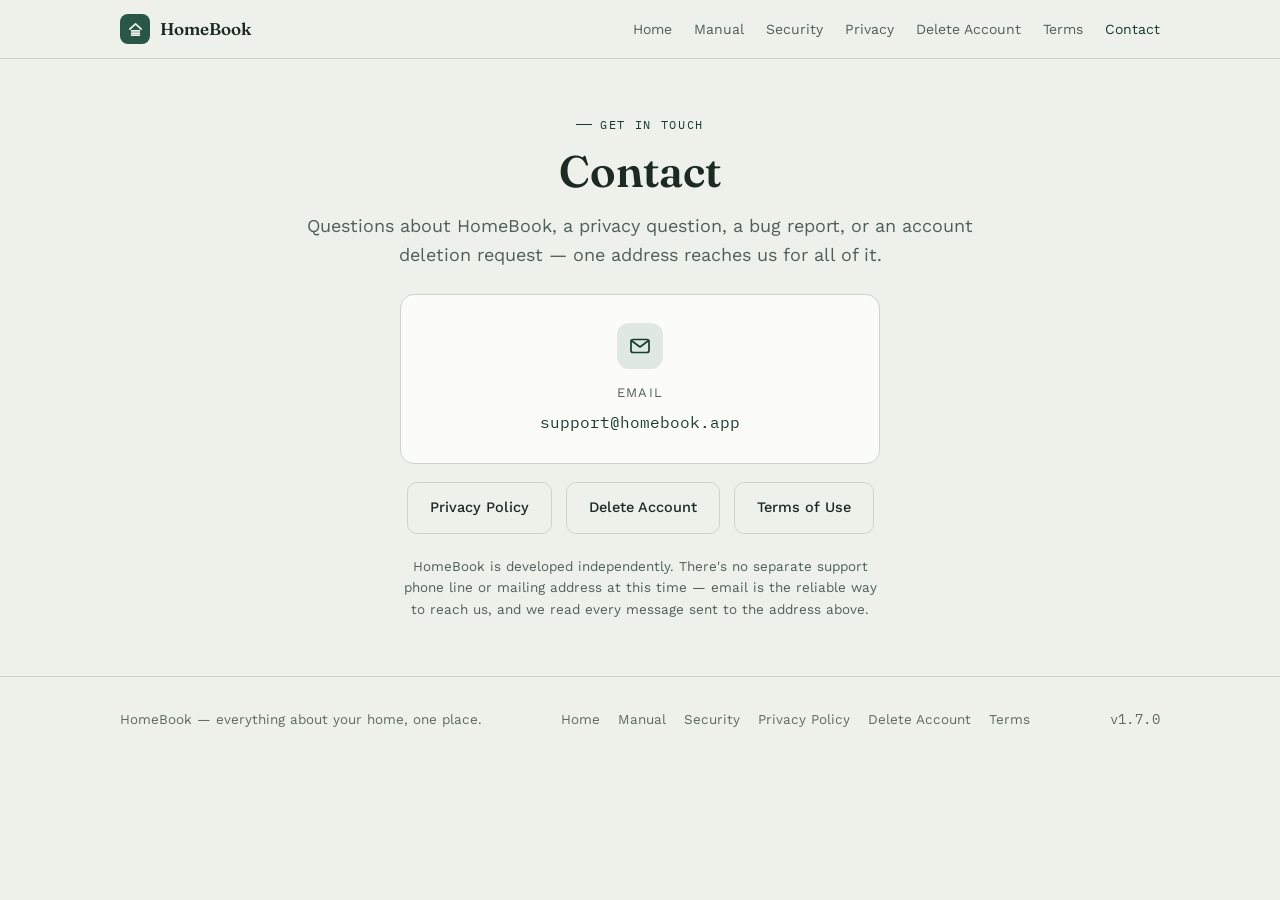
==== contact/index.html @ 1874cd1d "Update the site for HomeBook 1.7 - Footers v1.7.0 on every page. - Landing: What's new 1.1 - 1.7 (op" ====
<!doctype html>
<html lang="en">
<head>
<meta charset="utf-8">
<meta name="viewport" content="width=device-width, initial-scale=1">
<title>Contact | HomeBook</title>
<meta name="description" content="Get in touch about HomeBook — support, privacy questions, or account deletion requests.">
<link rel="icon" href="../favicon.svg" type="image/svg+xml">
<meta property="og:title" content="Contact | HomeBook">
<meta property="og:type" content="website">
<meta property="og:image" content="../assets/og-image.png">
<link rel="preconnect" href="https://fonts.googleapis.com">
<link href="https://fonts.googleapis.com/css2?family=Fraunces:opsz,wght@9..144,500;9..144,600&family=Work+Sans:wght@400;500;600&family=IBM+Plex+Mono:wght@400;500&display=swap" rel="stylesheet">
<link rel="stylesheet" href="../styles.css">
</head>
<body>

<svg width="0" height="0" style="position:absolute"><defs>
  <g id="i-mark"><path d="M4 11.5L12 4l8 7.5" stroke="currentColor" stroke-width="2.4" stroke-linecap="round" stroke-linejoin="round" fill="none"/><path d="M6.5 14h11M6.5 17h11M6.5 20h11" stroke="currentColor" stroke-width="2.4" stroke-linecap="round" fill="none"/></g>
  <g id="i-mail"><rect x="3" y="5.5" width="18" height="13" rx="2" stroke="currentColor" stroke-width="1.7" fill="none"/><path d="M4 7l8 6 8-6" stroke="currentColor" stroke-width="1.7" stroke-linecap="round" stroke-linejoin="round" fill="none"/></g>
</defs></svg>

<header class="topbar">
  <div class="shell topbar-inner">
    <a class="brand-lockup" href="../index.html">
      <div class="mark"><svg viewBox="0 0 24 24"><use href="#i-mark"/></svg></div>
      <span>HomeBook</span>
    </a>
    <nav>
      <a href="../index.html">Home</a>
      <a href="../manual/">Manual</a>
      <a href="../security/">Security</a>
      <a href="../privacy/">Privacy</a>
      <a href="../delete-account/">Delete Account</a>
      <a href="../terms/">Terms</a>
      <a href="../contact/" aria-current="page">Contact</a>
    </nav>
  </div>
</header>

<div class="doc-wrap">
  <div class="page-head" style="text-align:center;">
    <p class="eyebrow mono" style="justify-content:center;">Get in touch</p>
    <h1 class="page-title">Contact</h1>
    <p class="lede" style="margin-inline:auto;">Questions about HomeBook, a privacy question, a bug report, or an account deletion request — one address reaches us for all of it.</p>
  </div>

  <div class="contact-card">
    <div class="icon"><svg viewBox="0 0 24 24"><use href="#i-mail"/></svg></div>
    <p style="margin:0 0 6px;font-size:13px;color:var(--ink-soft);text-transform:uppercase;letter-spacing:0.08em;">Email</p>
    <a class="email" href="mailto:support@homebook.app">support@homebook.app</a>
  </div>

  <div class="contact-links">
    <a class="btn btn-ghost" href="../privacy/">Privacy Policy</a>
    <a class="btn btn-ghost" href="../delete-account/">Delete Account</a>
    <a class="btn btn-ghost" href="../terms/">Terms of Use</a>
  </div>

  <p class="contact-note">HomeBook is developed independently. There's no separate support phone line or mailing address at this time — email is the reliable way to reach us, and we read every message sent to the address above.</p>
</div>

<footer class="site-footer" style="margin-top:56px;">
  <div class="shell footer-grid">
    <span>HomeBook — everything about your home, one place.</span>
    <div class="foot-links">
      <a href="../index.html">Home</a>
      <a href="../manual/">Manual</a>
      <a href="../security/">Security</a>
      <a href="../privacy/">Privacy Policy</a>
      <a href="../delete-account/">Delete Account</a>
      <a href="../terms/">Terms</a>
    </div>
    <span class="mono">v1.7.0</span>
  </div>
</footer>

</body>
</html>
---- styles.css ----
/* HomeBook public website — shared stylesheet */

:root {
  --paper: #eef1ea;
  --paper-deep: #e3e8dd;
  --surface: #fbfbf7;
  --line: #cdd6c6;
  --ink: #1b2a22;
  --ink-soft: #4f6058;
  --brand: #295747;
  --brand-deep: #163d30;
  --brand-tint: #dfe9e2;
  --stamp: #b5502e;
  --stamp-tint: #f4e2da;
  --mono-ink: #5c6b62;
  --shadow: 0 10px 30px -14px rgba(22, 40, 30, 0.28);
  --danger: #9a3b2c;
  --danger-soft: #f7e9e4;
}
@media (prefers-color-scheme: dark) {
  :root:not([data-theme="light"]) {
    --paper: #101a15;
    --paper-deep: #0b130f;
    --surface: #16211b;
    --line: #26382e;
    --ink: #eaf1ec;
    --ink-soft: #9db3a6;
    --brand: #7fc4a6;
    --brand-deep: #a6ddc3;
    --brand-tint: #1b2b23;
    --stamp: #e08b6a;
    --stamp-tint: #2a1c16;
    --mono-ink: #8fa199;
    --shadow: 0 10px 32px -14px rgba(0, 0, 0, 0.55);
    --danger: #e2917f;
    --danger-soft: #2b1c17;
  }
}
:root[data-theme="dark"] {
  --paper: #101a15; --paper-deep: #0b130f; --surface: #16211b; --line: #26382e;
  --ink: #eaf1ec; --ink-soft: #9db3a6; --brand: #7fc4a6; --brand-deep: #a6ddc3;
  --brand-tint: #1b2b23; --stamp: #e08b6a; --stamp-tint: #2a1c16; --mono-ink: #8fa199;
  --shadow: 0 10px 32px -14px rgba(0, 0, 0, 0.55);
  --danger: #e2917f; --danger-soft: #2b1c17;
}

* { box-sizing: border-box; }
html { color-scheme: light dark; }
body {
  margin: 0;
  background: var(--paper);
  color: var(--ink);
  font-family: 'Work Sans', -apple-system, BlinkMacSystemFont, sans-serif;
  font-size: 16px;
  line-height: 1.6;
}
a { color: var(--brand-deep); }
h1, h2, h3 { font-family: 'Fraunces', Georgia, serif; text-wrap: balance; margin: 0; }
img { max-width: 100%; }
.mono { font-family: 'IBM Plex Mono', ui-monospace, monospace; letter-spacing: 0.03em; }
.shell { max-width: 1080px; margin: 0 auto; padding-inline: 20px; }

/* ---- site nav ---- */
.topbar {
  position: sticky;
  top: 0;
  z-index: 20;
  background: color-mix(in srgb, var(--paper) 88%, transparent);
  backdrop-filter: blur(8px);
  border-bottom: 1px solid var(--line);
}
.topbar-inner { display: flex; align-items: center; justify-content: space-between; padding-block: 14px; gap: 14px; }
.brand-lockup { display: flex; align-items: center; gap: 10px; text-decoration: none; color: var(--ink); flex: 0 0 auto; }
.brand-lockup .mark { width: 30px; height: 30px; border-radius: 8px; background: var(--brand); display: flex; align-items: center; justify-content: center; flex: 0 0 auto; }
.brand-lockup .mark svg { width: 17px; height: 17px; color: var(--paper); }
.brand-lockup span { font-family: 'Fraunces', serif; font-weight: 600; font-size: 17px; }
.topbar nav { display: flex; gap: 22px; font-size: 14px; flex-wrap: wrap; justify-content: flex-end; }
.topbar nav a { text-decoration: none; color: var(--ink-soft); }
.topbar nav a:hover, .topbar nav a[aria-current="page"] { color: var(--brand-deep); }
@media (max-width: 620px) { .topbar nav { gap: 14px; font-size: 13px; } }

/* ---- generic page header (non-home pages) ---- */
.page-head { padding-block: 44px 8px; }
.eyebrow {
  display: inline-flex; align-items: center; gap: 8px;
  font-size: 12px; text-transform: uppercase; letter-spacing: 0.14em;
  color: var(--brand-deep); margin-bottom: 14px;
}
.eyebrow::before { content: ""; width: 16px; height: 1px; background: var(--brand-deep); }
h1.page-title { font-size: clamp(30px, 5vw, 44px); font-weight: 600; margin-bottom: 12px; line-height: 1.05; }
.page-head .lede { font-size: 18px; color: var(--ink-soft); max-width: 62ch; margin-bottom: 8px; }
.meta-row { display: flex; gap: 16px; flex-wrap: wrap; font-size: 13px; color: var(--mono-ink); margin-top: 10px; }

/* ---- buttons ---- */
.btn {
  display: inline-flex; align-items: center; gap: 8px;
  padding: 13px 22px; border-radius: 10px; font-size: 14.5px; font-weight: 500;
  text-decoration: none; border: 1px solid transparent;
}
.btn-primary { background: var(--brand); color: var(--paper); }
.btn-primary:hover { background: var(--brand-deep); }
.btn-ghost { border-color: var(--line); color: var(--ink); }
.btn-ghost:hover { border-color: var(--brand-deep); color: var(--brand-deep); }

/* ---- hero (home page) ---- */
.hero { padding-block: 56px 36px; display: grid; grid-template-columns: 1.1fr 0.9fr; gap: 40px; align-items: center; }
@media (max-width: 820px) { .hero { grid-template-columns: 1fr; padding-block: 34px 20px; } }
.hero h1 { font-size: clamp(38px, 7vw, 62px); font-weight: 600; line-height: 0.98; margin-bottom: 16px; }
.hero .tagline { font-size: clamp(17px, 2.3vw, 20px); color: var(--ink-soft); max-width: 46ch; margin-bottom: 26px; }
.hero-ctas { display: flex; gap: 14px; flex-wrap: wrap; }
.caption-line { display: inline-flex; align-items: center; gap: 8px; margin-top: 16px; font-size: 13px; color: var(--ink-soft); }
.caption-line .dot { width: 6px; height: 6px; border-radius: 50%; background: var(--brand); flex: 0 0 auto; }

.card-stack { position: relative; height: 280px; display: flex; align-items: center; justify-content: center; }
.idx-card {
  position: absolute; width: 200px; background: var(--surface); border: 1px solid var(--line);
  border-radius: 10px; box-shadow: var(--shadow); padding: 16px 18px 18px; transition: transform 0.35s ease;
}
.idx-card .rule { height: 1px; background: var(--line); margin: 8px 0; }
.idx-card .rule:last-child { width: 60%; }
.idx-card .cap { display: flex; align-items: center; gap: 8px; font-size: 13px; font-weight: 600; margin-bottom: 4px; }
.idx-card .cap svg { width: 16px; height: 16px; color: var(--brand-deep); }
.idx-card.c1 { transform: rotate(-7deg) translate(-60px, -8px); z-index: 1; }
.idx-card.c2 { transform: rotate(3deg) translate(16px, 12px); z-index: 2; }
.idx-card.c3 { transform: rotate(-2deg) translate(64px, -24px); z-index: 3; }
@media (max-width: 820px) { .card-stack { height: 220px; margin-top: 6px; } .idx-card { width: 168px; } }

/* ---- sections ---- */
section { padding-block: 52px; border-top: 1px solid var(--line); }
.section-head { max-width: 60ch; margin-bottom: 30px; }
.section-head h2 { font-size: clamp(25px, 4vw, 32px); font-weight: 600; margin-bottom: 10px; }
.section-head p { color: var(--ink-soft); font-size: 16px; }

/* module grid */
.modules { display: grid; grid-template-columns: repeat(3, 1fr); gap: 16px; }
@media (max-width: 820px) { .modules { grid-template-columns: repeat(2, 1fr); } }
@media (max-width: 560px) { .modules { grid-template-columns: 1fr; } }
.mod-card { background: var(--surface); border: 1px solid var(--line); border-radius: 12px; padding: 20px; display: flex; flex-direction: column; gap: 10px; }
.mod-card .icon { width: 38px; height: 38px; border-radius: 9px; background: var(--brand-tint); display: flex; align-items: center; justify-content: center; }
.mod-card .icon svg { width: 20px; height: 20px; color: var(--brand-deep); }
.mod-card h3 { font-family: 'Work Sans', sans-serif; font-size: 15.5px; font-weight: 600; }
.news-list { list-style: none; margin: 0; padding: 0; display: grid; grid-template-columns: repeat(2, 1fr); gap: 12px 28px; }
@media (max-width: 720px) { .news-list { grid-template-columns: 1fr; } }
.news-list li { display: flex; gap: 12px; align-items: flex-start; padding: 14px 16px; background: var(--surface); border: 1px solid var(--line); border-radius: 12px; }
.news-list li svg { flex: none; width: 20px; height: 20px; color: var(--brand-deep); margin-top: 2px; }
.news-list strong { display: block; font-size: 15px; margin-bottom: 2px; }
.news-list span { font-size: 14px; color: var(--ink-soft); }
.news-list .new-tag { font-size: 10.5px; color: var(--stamp); margin-left: 6px; vertical-align: 1px; }
.mod-card p { margin: 0; font-size: 14px; color: var(--ink-soft); }

/* feature split rows */
.feature-row { display: grid; grid-template-columns: 1fr 1fr; gap: 40px; align-items: center; }
.feature-row.reverse .visual { order: 2; }
@media (max-width: 820px) { .feature-row, .feature-row.reverse .visual { grid-template-columns: 1fr; order: initial; } }
.feature-row h2 { font-size: clamp(23px, 3.6vw, 29px); margin-bottom: 12px; }
.feature-row p { color: var(--ink-soft); font-size: 16px; max-width: 46ch; }

.receipt { background: var(--surface); border: 1px solid var(--line); border-radius: 4px 4px 14px 14px; box-shadow: var(--shadow); max-width: 300px; margin-inline: auto; padding: 22px 22px 26px; position: relative; }
.receipt .r-head { font-family: 'IBM Plex Mono', monospace; font-size: 12px; color: var(--ink-soft); text-align: center; margin-bottom: 14px; }
.receipt .r-line { display: flex; justify-content: space-between; font-family: 'IBM Plex Mono', monospace; font-size: 12.5px; padding: 5px 0; border-bottom: 1px dashed var(--line); }
.receipt .r-line span:first-child { color: var(--ink-soft); }
.receipt .r-line.hit span { color: var(--brand-deep); font-weight: 600; background: var(--brand-tint); border-radius: 4px; padding: 2px 6px; margin: -2px -6px; }
.receipt .r-total { display: flex; justify-content: space-between; margin-top: 12px; padding-top: 12px; border-top: 1px solid var(--line); font-weight: 600; }

.gauge-card { background: var(--surface); border: 1px solid var(--line); border-radius: 14px; padding: 26px; max-width: 320px; margin-inline: auto; box-shadow: var(--shadow); }
.gauge-card .g-label { font-size: 12px; text-transform: uppercase; letter-spacing: 0.1em; color: var(--ink-soft); margin-bottom: 10px; }
.gauge-track { height: 10px; background: var(--brand-tint); border-radius: 6px; overflow: hidden; margin-bottom: 10px; }
.gauge-fill { height: 100%; width: 71%; background: var(--brand); border-radius: 6px; }
.gauge-nums { display: flex; justify-content: space-between; font-family: 'IBM Plex Mono', monospace; font-size: 13px; color: var(--ink-soft); margin-bottom: 18px; }
.gauge-nums strong { color: var(--ink); }
.g-note { display: flex; gap: 10px; align-items: flex-start; background: var(--brand-tint); border-radius: 10px; padding: 12px 14px; font-size: 13.5px; }
.g-note svg { width: 16px; height: 16px; color: var(--brand-deep); flex: 0 0 auto; margin-top: 2px; }

.privacy-band { background: var(--paper-deep); border-radius: 20px; padding: 44px 34px; display: grid; grid-template-columns: 1fr auto; gap: 28px; align-items: center; }
@media (max-width: 720px) { .privacy-band { grid-template-columns: 1fr; text-align: center; } }
.privacy-band h2 { font-size: clamp(23px, 3.6vw, 29px); margin-bottom: 12px; }
.privacy-band p { color: var(--ink-soft); max-width: 52ch; margin-bottom: 16px; }
.privacy-band .links { display: flex; gap: 18px; flex-wrap: wrap; font-size: 14.5px; }
@media (max-width: 720px) { .privacy-band .links { justify-content: center; } }
.privacy-band .links a { text-decoration: none; font-weight: 500; }
.privacy-band .links a:hover { text-decoration: underline; }
.stamp { width: 124px; height: 124px; border: 3px solid var(--stamp); border-radius: 50%; display: flex; align-items: center; justify-content: center; transform: rotate(-11deg); color: var(--stamp); flex: 0 0 auto; justify-self: end; }
@media (max-width: 720px) { .stamp { justify-self: center; } }
.stamp-inner { width: 102px; height: 102px; border: 1.5px dashed var(--stamp); border-radius: 50%; display: flex; align-items: center; justify-content: center; text-align: center; font-family: 'IBM Plex Mono', monospace; font-size: 11.5px; font-weight: 600; letter-spacing: 0.06em; line-height: 1.35; text-transform: uppercase; }

.meta-strip { display: flex; flex-wrap: wrap; gap: 10px 28px; font-size: 13.5px; color: var(--ink-soft); margin-top: 8px; }
.meta-strip strong { color: var(--ink); font-weight: 600; }

/* ---- legal / doc pages ---- */
.doc-wrap { max-width: 760px; margin: 0 auto; padding-inline: 20px; }
nav.toc { background: var(--surface); border: 1px solid var(--line); border-radius: 12px; padding: 18px 22px; margin: 28px 0 40px; }
nav.toc p { margin: 0 0 10px; font-size: 12px; text-transform: uppercase; letter-spacing: 0.1em; color: var(--mono-ink); }
nav.toc ol { margin: 0; padding-left: 0; list-style: none; columns: 2; column-gap: 24px; }
nav.toc li { break-inside: avoid; margin-bottom: 6px; }
nav.toc a { text-decoration: none; font-size: 14.5px; color: var(--ink); }
nav.toc a:hover { color: var(--brand-deep); }
nav.toc .num { color: var(--brand-deep); font-family: 'IBM Plex Mono', monospace; font-size: 12.5px; margin-right: 6px; }
@media (max-width: 560px) { nav.toc ol { columns: 1; } }

section.clause { padding-block: 24px; border-bottom: 1px solid var(--line); scroll-margin-top: 20px; max-width: 760px; margin: 0 auto; padding-inline: 20px; }
section.clause:last-of-type { border-bottom: none; }
h2.clause-title { font-size: 20px; font-weight: 600; margin: 0 0 10px; display: flex; align-items: baseline; gap: 10px; }
h2.clause-title .num { font-family: 'IBM Plex Mono', monospace; font-size: 13.5px; color: var(--brand-deep); font-weight: 500; }
section.clause p, section.clause li { margin: 0; max-width: 68ch; color: var(--ink-soft); }
section.clause p + p { margin-top: 12px; }
section.clause ul { padding-left: 20px; display: flex; flex-direction: column; gap: 6px; }

.callout { background: var(--brand-tint); border-radius: 12px; padding: 18px 22px; margin: 36px auto; max-width: 720px; font-size: 14.5px; color: var(--ink); }
.callout strong { color: var(--brand-deep); }

.paths { display: grid; grid-template-columns: 1fr 1fr; gap: 18px; margin: 28px auto 40px; max-width: 760px; padding-inline: 20px; }
@media (max-width: 620px) { .paths { grid-template-columns: 1fr; } }
.path-card { background: var(--surface); border: 1px solid var(--line); border-radius: 14px; padding: 24px; display: flex; flex-direction: column; gap: 12px; }
.path-card .tag { font-family: 'IBM Plex Mono', monospace; font-size: 11px; text-transform: uppercase; letter-spacing: 0.1em; color: var(--brand-deep); }
.path-card h2 { font-size: 19px; margin: 0; }
.path-card p { margin: 0; color: var(--ink-soft); font-size: 14.5px; }
.path-card ol { margin: 0; padding-left: 20px; font-size: 14.5px; color: var(--ink-soft); }
.path-card ol li { margin-bottom: 4px; }
.path-card .cta { margin-top: auto; display: inline-flex; align-items: center; gap: 6px; background: var(--brand); color: var(--paper); text-decoration: none; font-weight: 500; font-size: 14.5px; padding: 10px 16px; border-radius: 8px; width: fit-content; }

.grid-two { display: grid; grid-template-columns: 1fr 1fr; gap: 24px; max-width: 760px; margin: 0 auto; padding-inline: 20px; }
@media (max-width: 620px) { .grid-two { grid-template-columns: 1fr; } }
.keep, .remove { border-radius: 12px; padding: 18px 20px; }
.keep { background: var(--brand-tint); }
.remove { background: var(--danger-soft); }
.keep .tag { color: var(--brand-deep); }
.remove .tag { color: var(--danger); }
.keep .tag, .remove .tag { font-family: 'IBM Plex Mono', monospace; font-size: 11px; text-transform: uppercase; letter-spacing: 0.1em; display: block; margin-bottom: 8px; }
.keep ul, .remove ul { margin: 0; padding-left: 18px; font-size: 14.5px; color: var(--ink); display: flex; flex-direction: column; gap: 5px; }

.timeline { display: flex; flex-direction: column; gap: 14px; max-width: 760px; margin: 0 auto; padding-inline: 20px; }
.timeline-row { display: flex; gap: 14px; align-items: baseline; }
.timeline-row .when { font-family: 'IBM Plex Mono', monospace; font-size: 12.5px; color: var(--brand-deep); flex: 0 0 110px; }

/* contact */
.contact-card { background: var(--surface); border: 1px solid var(--line); border-radius: 14px; padding: 28px; max-width: 480px; margin: 8px auto 0; text-align: center; }
.contact-card .icon { width: 46px; height: 46px; border-radius: 12px; background: var(--brand-tint); display: flex; align-items: center; justify-content: center; margin: 0 auto 14px; }
.contact-card .icon svg { width: 24px; height: 24px; color: var(--brand-deep); }
.contact-card a.email { font-family: 'IBM Plex Mono', monospace; font-size: 16px; color: var(--brand-deep); text-decoration: none; }
.contact-card a.email:hover { text-decoration: underline; }
.contact-note { max-width: 480px; margin: 22px auto 0; text-align: center; font-size: 13.5px; color: var(--ink-soft); }
.contact-links { display: flex; gap: 14px; justify-content: center; flex-wrap: wrap; margin-top: 18px; }

/* ---- manual page ---- */
.manual-layout { max-width: 1120px; margin: 0 auto; padding: 32px 20px 100px; display: grid; grid-template-columns: 220px 1fr; gap: 40px; align-items: start; }
/* A grid item won't shrink below its content's min width unless told to; without this the manual overflows a phone screen. */
.manual-layout > main { min-width: 0; }
@media (max-width: 860px) { .manual-layout { grid-template-columns: 1fr; } }
select.jump {
  font-family: 'Work Sans', sans-serif; font-size: 13.5px; padding: 8px 12px; border-radius: 8px;
  border: 1px solid var(--line); background: var(--surface); color: var(--ink); max-width: 190px;
}
aside.side-nav { position: sticky; top: 74px; max-height: calc(100vh - 90px); overflow-y: auto; padding-right: 8px; }
@media (max-width: 860px) { aside.side-nav { display: none; } }
aside.side-nav p.label { font-size: 11px; text-transform: uppercase; letter-spacing: 0.1em; color: var(--mono-ink); margin-bottom: 10px; }
aside.side-nav ol { list-style: none; margin: 0; padding: 0; }
aside.side-nav li { margin-bottom: 2px; }
aside.side-nav a { display: flex; gap: 8px; align-items: baseline; text-decoration: none; color: var(--ink-soft); font-size: 13.5px; padding: 6px 8px; border-radius: 7px; }
aside.side-nav a:hover { background: var(--brand-tint); color: var(--ink); }
aside.side-nav a .n { font-family: 'IBM Plex Mono', monospace; font-size: 11px; color: var(--brand-deep); flex: 0 0 auto; }

.manual-intro { padding-bottom: 30px; border-bottom: 1px solid var(--line); margin-bottom: 8px; }
.nav-card { background: var(--surface); border: 1px solid var(--line); border-radius: 14px; padding: 22px 24px; margin: 22px 0 6px; }
.nav-card h2 { font-size: 16px; margin-bottom: 12px; }
.tab-row { display: flex; gap: 10px; flex-wrap: wrap; margin-bottom: 16px; }
.tab-chip { display: inline-flex; align-items: center; gap: 6px; background: var(--brand-tint); color: var(--brand-deep); font-size: 13px; font-weight: 500; padding: 6px 12px; border-radius: 999px; }
.qa-grid { display: grid; grid-template-columns: repeat(4, 1fr); gap: 12px; }
@media (max-width: 700px) { .qa-grid { grid-template-columns: repeat(2, 1fr); } }
.qa-group p.qg-label { font-size: 11px; text-transform: uppercase; letter-spacing: 0.08em; color: var(--mono-ink); margin-bottom: 6px; }
.qa-group ul { margin: 0; padding-left: 16px; font-size: 13px; color: var(--ink-soft); }

section.grp { padding-block: 34px; border-bottom: 1px solid var(--line); scroll-margin-top: 74px; }
section.grp:last-of-type { border-bottom: none; }
.grp-head { display: flex; align-items: center; gap: 12px; margin-bottom: 6px; flex-wrap: wrap; }
.grp-icon { width: 36px; height: 36px; border-radius: 9px; background: var(--brand-tint); display: flex; align-items: center; justify-content: center; flex: 0 0 auto; }
.grp-icon svg { width: 19px; height: 19px; color: var(--brand-deep); }
.grp-head h2 { font-size: 21px; font-weight: 600; }
.grp-head .n { font-family: 'IBM Plex Mono', monospace; font-size: 12px; color: var(--brand-deep); }
.grp-purpose { color: var(--ink-soft); max-width: 66ch; margin: 8px 0 20px; font-size: 14.5px; }

.screen { background: var(--surface); border: 1px solid var(--line); border-radius: 12px; padding: 18px 20px; margin-bottom: 12px; }
.screen-head { display: flex; align-items: center; justify-content: space-between; gap: 10px; margin-bottom: 10px; flex-wrap: wrap; }
.screen-head h3 { font-family: 'Work Sans', sans-serif; font-size: 14.5px; font-weight: 600; }
.route-tag { font-family: 'IBM Plex Mono', monospace; font-size: 11px; color: var(--mono-ink); background: var(--paper-deep); padding: 3px 9px; border-radius: 6px; }
.new-tag { font-family: 'IBM Plex Mono', monospace; font-size: 10.5px; font-weight: 600; color: var(--stamp); background: var(--stamp-tint); padding: 3px 8px; border-radius: 6px; letter-spacing: 0.03em; white-space: nowrap; }
.screen-cols { display: grid; grid-template-columns: 1fr 1fr; gap: 16px 24px; }
@media (max-width: 640px) { .screen-cols { grid-template-columns: 1fr; } }
.screen-cols .col p.lbl { font-size: 10.5px; text-transform: uppercase; letter-spacing: 0.08em; color: var(--mono-ink); margin-bottom: 6px; }
.screen-cols ul { margin: 0; padding-left: 16px; font-size: 13.5px; color: var(--ink); }
.screen-cols li { margin-bottom: 3px; }
.from-line { margin-top: 10px; padding-top: 10px; border-top: 1px dashed var(--line); font-size: 12.5px; color: var(--ink-soft); }
.from-line strong { color: var(--ink); font-weight: 600; }

/* ---- footer ---- */
footer.site-footer { border-top: 1px solid var(--line); padding-block: 32px 48px; margin-top: 8px; }
.footer-grid { display: flex; justify-content: space-between; flex-wrap: wrap; gap: 20px; font-size: 13.5px; color: var(--mono-ink); }
footer.site-footer a { color: var(--mono-ink); text-decoration: none; }
footer.site-footer a:hover { color: var(--brand-deep); }
.foot-links { display: flex; gap: 18px; flex-wrap: wrap; }
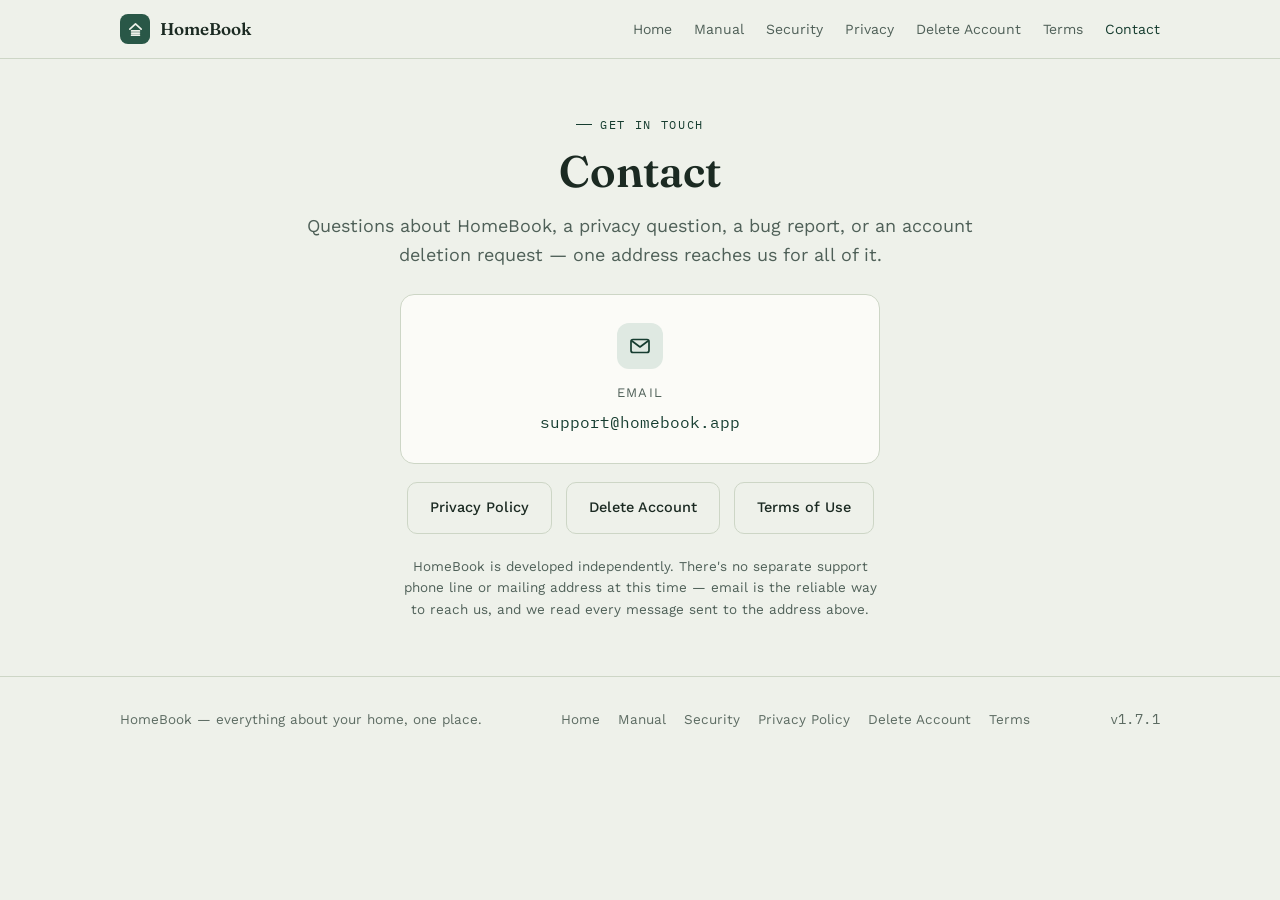
==== commit 7fedfe15: "Update the site for HomeBook 1.7.1 Footers on all 7 pages and the manual header move to v1.7.1. The " ====
--- a/contact/index.html
+++ b/contact/index.html
@@ -71,7 +71,7 @@
       <a href="../delete-account/">Delete Account</a>
       <a href="../terms/">Terms</a>
     </div>
-    <span class="mono">v1.7.0</span>
+    <span class="mono">v1.7.1</span>
   </div>
 </footer>
 
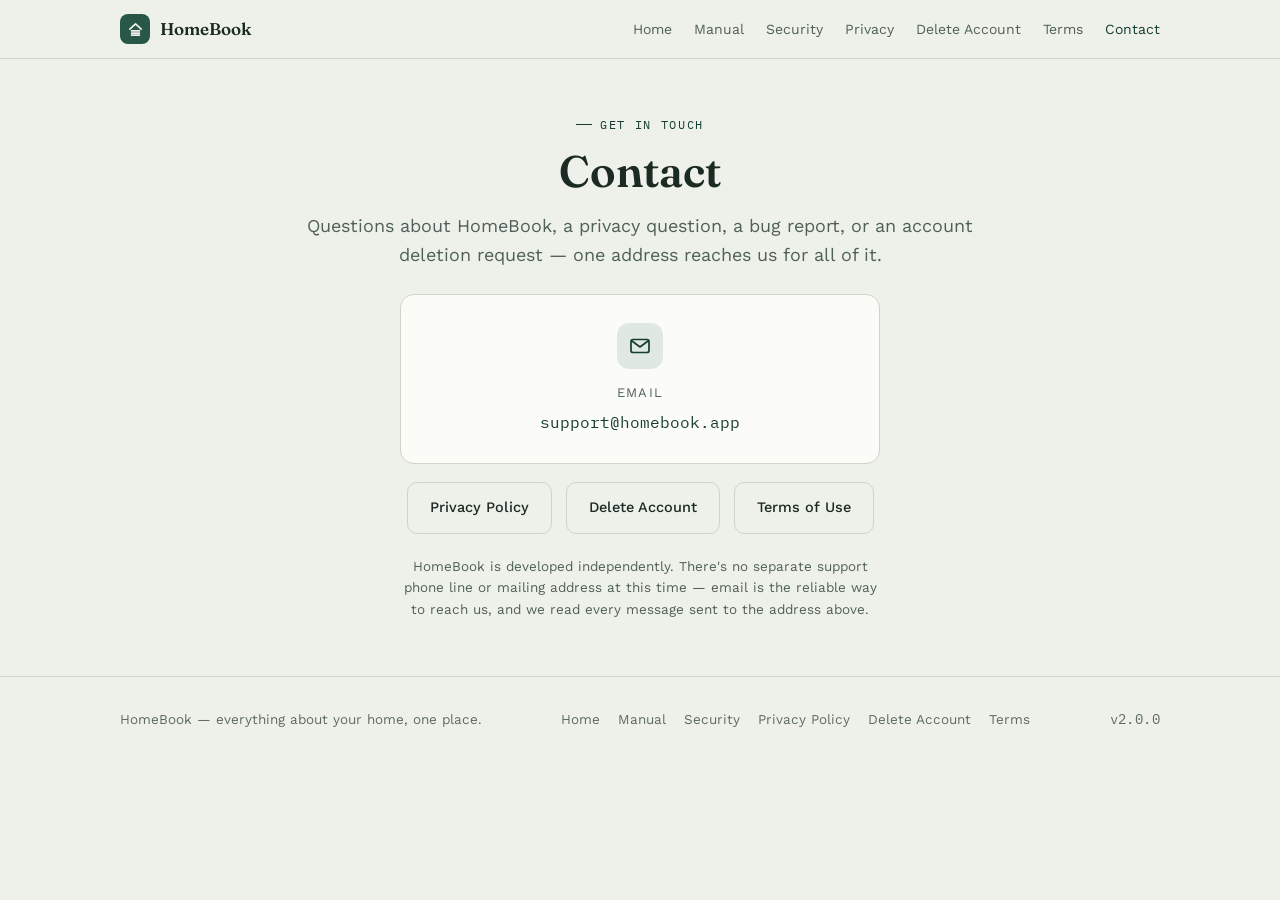
==== commit 617f8165: "Update the site for HomeBook 2.0.0 Version labels on all pages, What's new for 2.0 on the landing pa" ====
--- a/contact/index.html
+++ b/contact/index.html
@@ -71,7 +71,7 @@
       <a href="../delete-account/">Delete Account</a>
       <a href="../terms/">Terms</a>
     </div>
-    <span class="mono">v1.7.1</span>
+    <span class="mono">v2.0.0</span>
   </div>
 </footer>
 
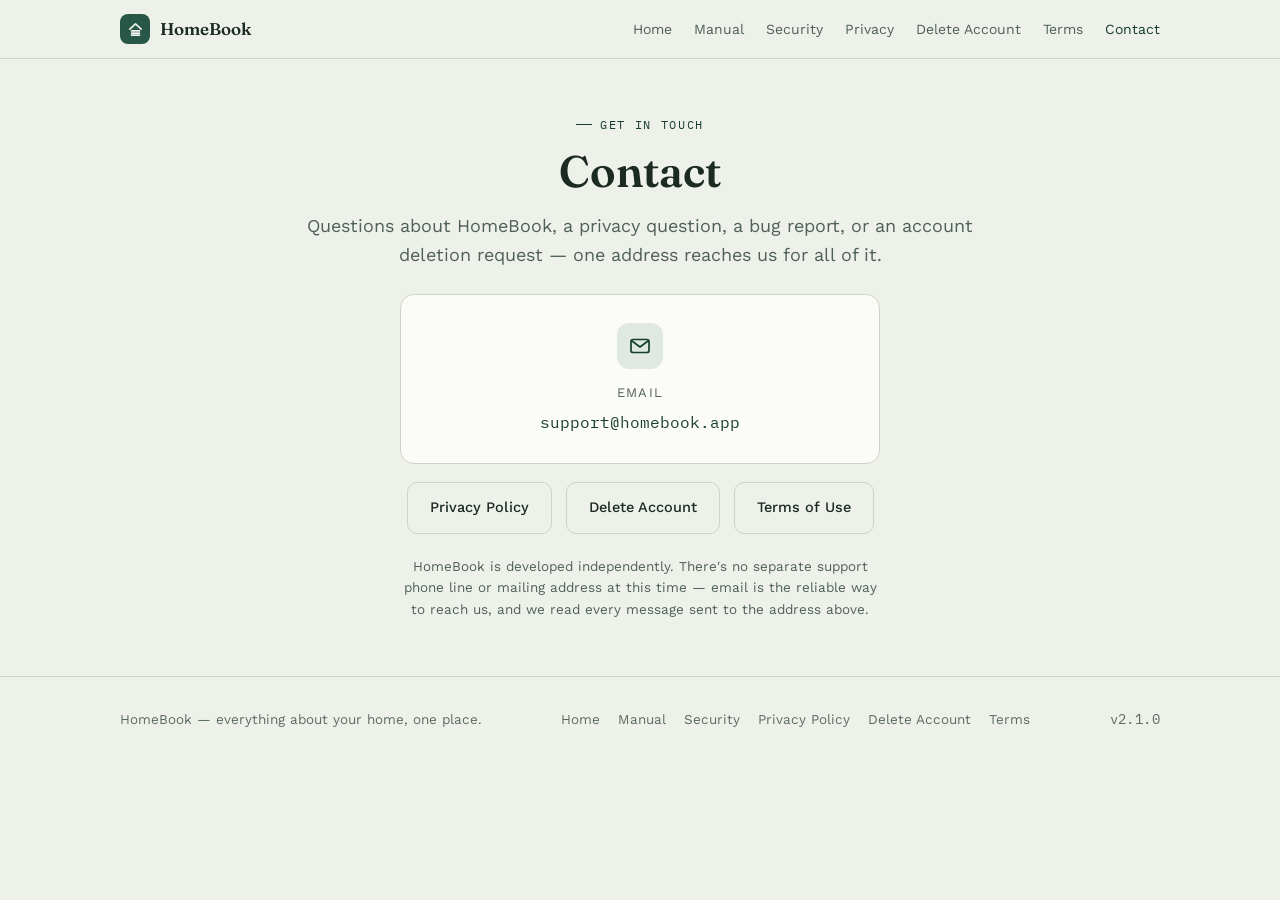
==== commit 7101b7c9: "HomeBook 2.1: assistant record search, steadier Home and Money - v2.1.0 labels on all 7 pages - Land" ====
--- a/contact/index.html
+++ b/contact/index.html
@@ -71,7 +71,7 @@
       <a href="../delete-account/">Delete Account</a>
       <a href="../terms/">Terms</a>
     </div>
-    <span class="mono">v2.0.0</span>
+    <span class="mono">v2.1.0</span>
   </div>
 </footer>
 
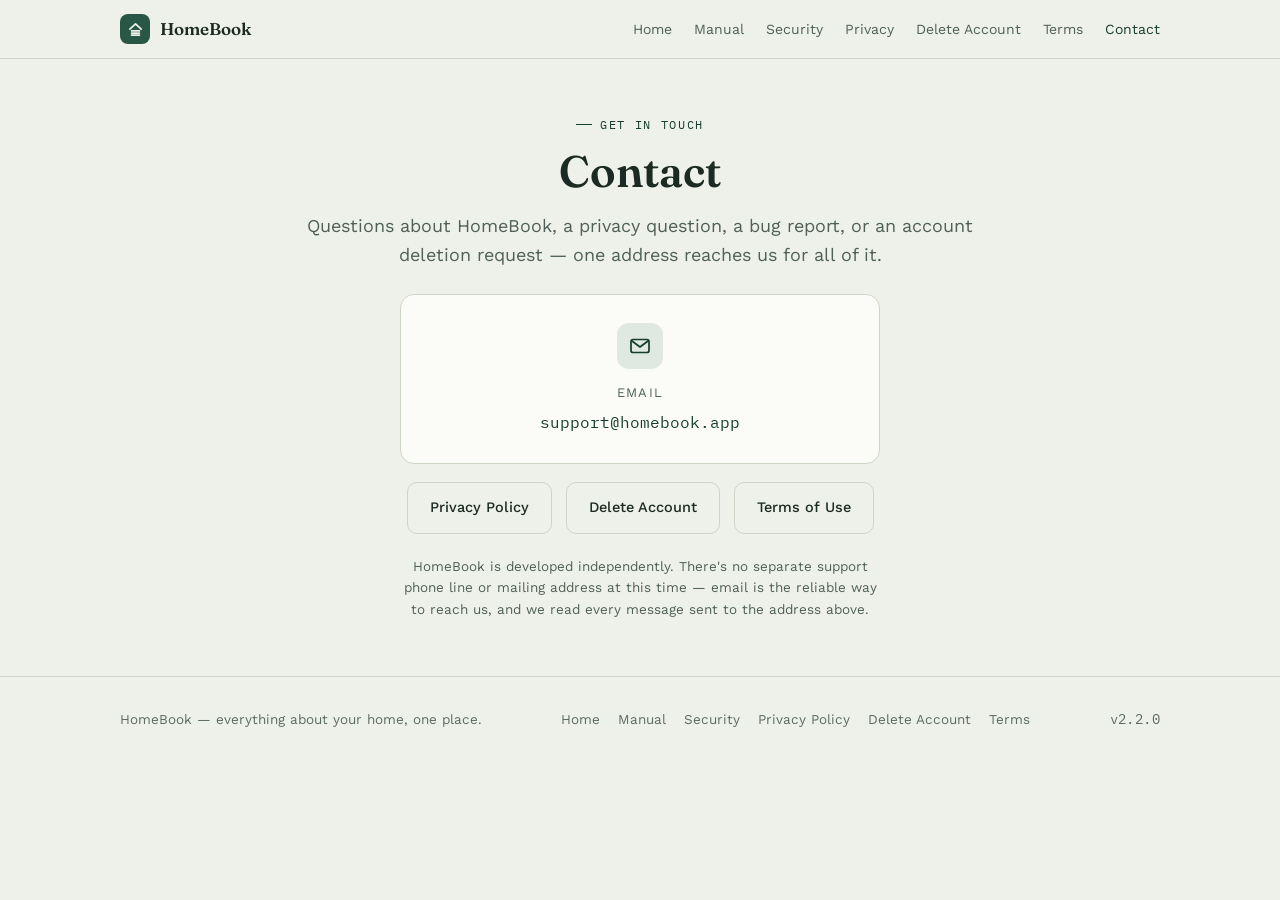
==== commit ffe1a114: "HomeBook 2.2: What's today, lending records, voice entry v2.2.0 labels on all pages; three What's ne" ====
--- a/contact/index.html
+++ b/contact/index.html
@@ -71,7 +71,7 @@
       <a href="../delete-account/">Delete Account</a>
       <a href="../terms/">Terms</a>
     </div>
-    <span class="mono">v2.1.0</span>
+    <span class="mono">v2.2.0</span>
   </div>
 </footer>
 
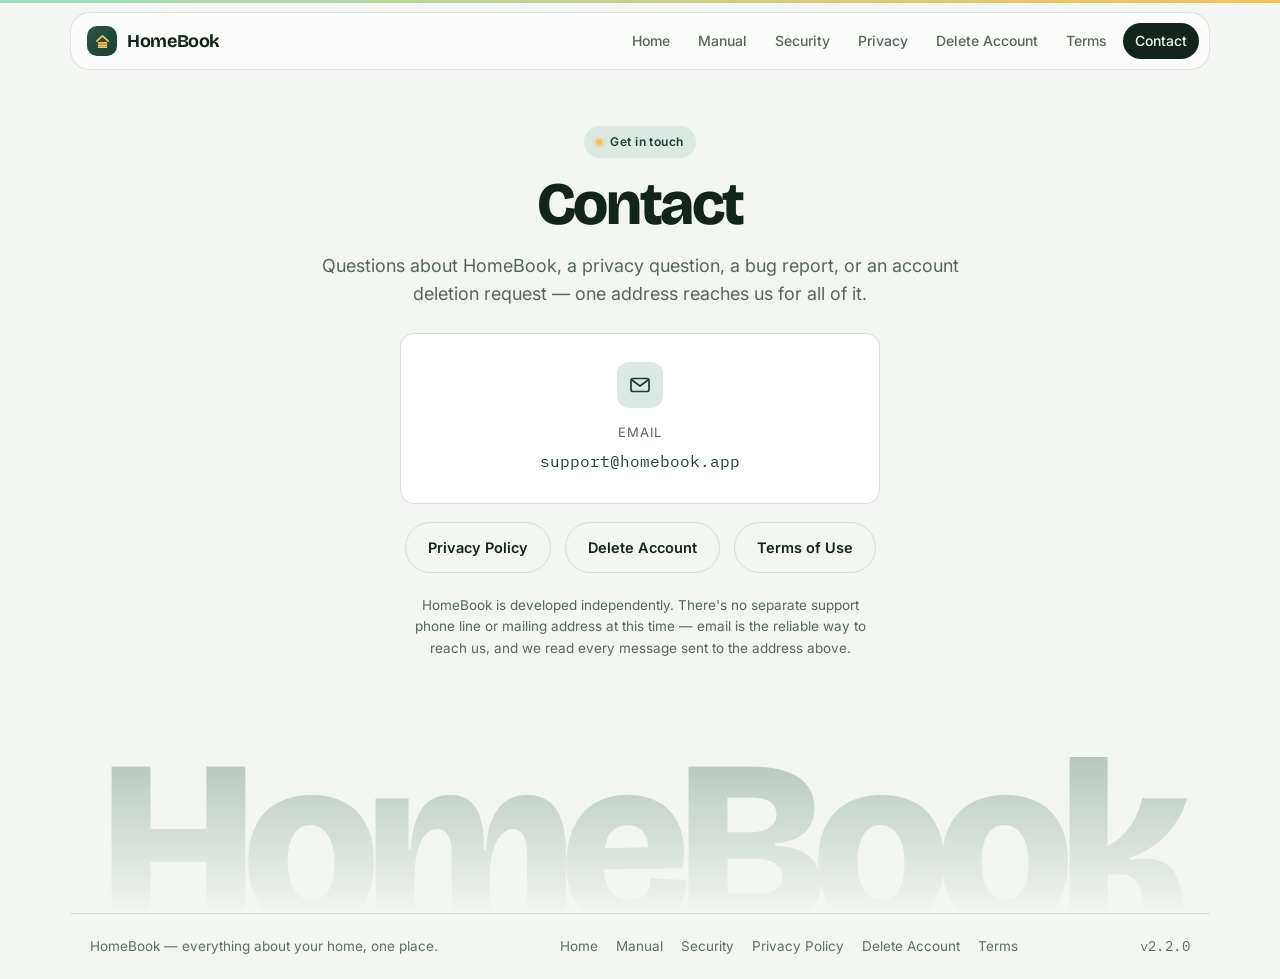
==== commit 346a5b05: "Modern look: opening transition, app type and colours, glass nav A new layer (modern.css + a small m" ====
--- a/contact/index.html
+++ b/contact/index.html
@@ -10,10 +10,12 @@
 <meta property="og:type" content="website">
 <meta property="og:image" content="../assets/og-image.png">
 <link rel="preconnect" href="https://fonts.googleapis.com">
-<link href="https://fonts.googleapis.com/css2?family=Fraunces:opsz,wght@9..144,500;9..144,600&family=Work+Sans:wght@400;500;600&family=IBM+Plex+Mono:wght@400;500&display=swap" rel="stylesheet">
+<link href="https://fonts.googleapis.com/css2?family=Bricolage+Grotesque:opsz,wght@12..96,500..800&family=Inter:wght@400;500;600;700&family=IBM+Plex+Mono:wght@400;500;600&display=swap" rel="stylesheet">
 <link rel="stylesheet" href="../styles.css">
+<link rel="stylesheet" href="../modern.css">
 </head>
 <body>
+<div class="scroll-progress" aria-hidden="true"></div>
 
 <svg width="0" height="0" style="position:absolute"><defs>
   <g id="i-mark"><path d="M4 11.5L12 4l8 7.5" stroke="currentColor" stroke-width="2.4" stroke-linecap="round" stroke-linejoin="round" fill="none"/><path d="M6.5 14h11M6.5 17h11M6.5 20h11" stroke="currentColor" stroke-width="2.4" stroke-linecap="round" fill="none"/></g>
@@ -61,6 +63,7 @@
 </div>
 
 <footer class="site-footer" style="margin-top:56px;">
+  <span class="footer-word" aria-hidden="true">HomeBook</span>
   <div class="shell footer-grid">
     <span>HomeBook — everything about your home, one place.</span>
     <div class="foot-links">
@@ -75,5 +78,6 @@
   </div>
 </footer>
 
+<script src="../modern.js"></script>
 </body>
 </html>
--- a/styles.css
+++ b/styles.css
@@ -247,7 +247,7 @@
 .manual-layout > main { min-width: 0; }
 @media (max-width: 860px) { .manual-layout { grid-template-columns: 1fr; } }
 select.jump {
-  font-family: 'Work Sans', sans-serif; font-size: 13.5px; padding: 8px 12px; border-radius: 8px;
+  font-family: 'Inter', sans-serif; font-size: 13.5px; padding: 8px 12px; border-radius: 8px;
   border: 1px solid var(--line); background: var(--surface); color: var(--ink); max-width: 190px;
 }
 aside.side-nav { position: sticky; top: 74px; max-height: calc(100vh - 90px); overflow-y: auto; padding-right: 8px; }
@@ -280,7 +280,7 @@
 
 .screen { background: var(--surface); border: 1px solid var(--line); border-radius: 12px; padding: 18px 20px; margin-bottom: 12px; }
 .screen-head { display: flex; align-items: center; justify-content: space-between; gap: 10px; margin-bottom: 10px; flex-wrap: wrap; }
-.screen-head h3 { font-family: 'Work Sans', sans-serif; font-size: 14.5px; font-weight: 600; }
+.screen-head h3 { font-family: 'Inter', sans-serif; font-size: 14.5px; font-weight: 600; }
 .route-tag { font-family: 'IBM Plex Mono', monospace; font-size: 11px; color: var(--mono-ink); background: var(--paper-deep); padding: 3px 9px; border-radius: 6px; }
 .new-tag { font-family: 'IBM Plex Mono', monospace; font-size: 10.5px; font-weight: 600; color: var(--stamp); background: var(--stamp-tint); padding: 3px 8px; border-radius: 6px; letter-spacing: 0.03em; white-space: nowrap; }
 .screen-cols { display: grid; grid-template-columns: 1fr 1fr; gap: 16px 24px; }
--- a/modern.css
+++ b/modern.css
@@ -0,0 +1,328 @@
+/* HomeBook website — the modern layer, loaded on every page after
+   styles.css (and motion.css on the home page). It brings the app's own
+   identity to the site: Bricolage Grotesque headings and Inter text, the
+   ink-green night of the app's dark theme, marigold accents, a floating
+   glass nav, bento cards, a marquee, an opening transition on the home
+   page and soft transitions between pages. Everything still reads with
+   motion turned off or without JavaScript. */
+
+/* ---------- tokens: the app's palette ---------- */
+:root {
+  --paper: #f2f5f1;
+  --paper-deep: #e7ece6;
+  --surface: #ffffff;
+  --line: #d5ddd5;
+  --ink: #14231c;
+  --ink-soft: #56665d;
+  --brand: #295747;
+  --brand-deep: #1d3f33;
+  --brand-tint: #dce9e2;
+  --mono-ink: #5f6f66;
+  --night: #0e1612;
+  --night-2: #16231c;
+  --mint: #9fdcc0;
+  --marigold: #f4c35a;
+  --radius: 22px;
+  --shadow: 0 1px 2px rgba(23, 40, 31, 0.06), 0 18px 40px -22px rgba(23, 40, 31, 0.35);
+  --ease-out: cubic-bezier(0.2, 0.8, 0.2, 1);
+  --ease-io: cubic-bezier(0.76, 0, 0.24, 1);
+  --display: 'Bricolage Grotesque', 'Inter', system-ui, sans-serif;
+}
+@media (prefers-color-scheme: dark) {
+  :root:not([data-theme="light"]) {
+    --paper: #0f1714; --paper-deep: #0b120f; --surface: #17221d; --line: #24352c;
+    --ink: #eaf1ec; --ink-soft: #a3b8ac; --brand: #7fc4a6; --brand-deep: #a6ddc3; --brand-tint: #1c2c24;
+    --mono-ink: #8fa199; --night: #0a110d; --night-2: #13201a;
+    --shadow: 0 1px 2px rgba(0, 0, 0, 0.3), 0 18px 40px -22px rgba(0, 0, 0, 0.7);
+  }
+}
+:root[data-theme="dark"] {
+  --paper: #0f1714; --paper-deep: #0b120f; --surface: #17221d; --line: #24352c;
+  --ink: #eaf1ec; --ink-soft: #a3b8ac; --brand: #7fc4a6; --brand-deep: #a6ddc3; --brand-tint: #1c2c24;
+  --mono-ink: #8fa199; --night: #0a110d; --night-2: #13201a;
+  --shadow: 0 1px 2px rgba(0, 0, 0, 0.3), 0 18px 40px -22px rgba(0, 0, 0, 0.7);
+}
+
+/* ---------- type ---------- */
+body { font-family: 'Inter', system-ui, -apple-system, sans-serif; font-size: 16px; -webkit-font-smoothing: antialiased; }
+h1, h2, h3 { font-family: var(--display); letter-spacing: -0.025em; }
+.shell { max-width: 1140px; }
+section { padding-block: 64px; }
+.section-head h2, .feature-row h2, .privacy-band h2 { font-size: clamp(30px, 4.6vw, 46px); font-weight: 700; line-height: 1.04; }
+.section-head p, .feature-row p { font-size: 16.5px; }
+::selection { background: var(--marigold); color: #14231c; }
+
+/* Eyebrows become small chips with a marigold dot. */
+.eyebrow {
+  display: inline-flex; align-items: center; gap: 8px; padding: 6px 12px; border-radius: 999px;
+  background: var(--brand-tint); color: var(--brand-deep); font-family: 'Inter', sans-serif;
+  font-size: 12px; font-weight: 600; letter-spacing: 0.04em; text-transform: none; margin-bottom: 16px;
+}
+.eyebrow::before { width: 6px; height: 6px; border-radius: 50%; background: var(--marigold); box-shadow: 0 0 0 3px color-mix(in srgb, var(--marigold) 30%, transparent); }
+
+/* ---------- floating glass nav ---------- */
+.topbar {
+  top: 12px; margin: 12px auto 0; max-width: 1140px; width: calc(100% - 24px);
+  border: 1px solid color-mix(in srgb, var(--line) 80%, transparent); border-radius: 20px;
+  background: color-mix(in srgb, var(--surface) 72%, transparent);
+  backdrop-filter: blur(16px) saturate(1.4); -webkit-backdrop-filter: blur(16px) saturate(1.4);
+  transition: box-shadow 0.3s, background 0.3s;
+  view-transition-name: topbar;
+}
+.topbar.scrolled { box-shadow: var(--shadow); background: color-mix(in srgb, var(--surface) 86%, transparent); }
+.topbar-inner { padding-block: 10px; padding-inline: 16px 10px; }
+.brand-lockup .mark { border-radius: 10px; background: linear-gradient(140deg, var(--brand), #1d3f33); }
+.brand-lockup .mark svg { color: var(--marigold); }
+.brand-lockup span { font-family: var(--display); font-weight: 700; font-size: 18px; letter-spacing: -0.02em; }
+.topbar nav { gap: 4px; }
+.topbar nav a { padding: 7px 12px; border-radius: 999px; font-weight: 500; transition: background 0.2s, color 0.2s; }
+.topbar nav a:hover { background: var(--brand-tint); }
+.topbar nav a[aria-current="page"] { background: var(--ink); color: var(--paper); }
+/* Phones: the logo on top, the links in one row you can swipe, and the bar
+   stays at the top of the page instead of following you down. */
+@media (max-width: 760px) {
+  .topbar { position: relative; top: 0; border-radius: 18px; }
+  .topbar-inner { flex-wrap: wrap; padding: 10px 6px 8px 12px; gap: 6px; }
+  .topbar nav {
+    flex-wrap: nowrap; justify-content: flex-start; width: 100%; overflow-x: auto; gap: 2px; font-size: 13.5px;
+    scrollbar-width: none; -webkit-mask-image: linear-gradient(90deg, #000 88%, transparent); mask-image: linear-gradient(90deg, #000 88%, transparent);
+  }
+  .topbar nav::-webkit-scrollbar { display: none; }
+  .topbar nav a { padding: 6px 11px; white-space: nowrap; flex: none; }
+}
+
+/* Reading progress along the top edge, where scroll-driven animation exists. */
+.scroll-progress { display: none; }
+@supports (animation-timeline: scroll()) {
+  .scroll-progress {
+    display: block; position: fixed; inset: 0 0 auto 0; height: 3px; z-index: 30; transform-origin: left;
+    background: linear-gradient(90deg, var(--mint), var(--marigold));
+    animation: progress linear both; animation-timeline: scroll(root);
+  }
+  @keyframes progress { from { transform: scaleX(0); } to { transform: scaleX(1); } }
+}
+
+/* ---------- buttons ---------- */
+.btn { border-radius: 999px; padding: 13px 22px; font-weight: 600; transition: transform 0.25s var(--ease-out), background 0.25s, box-shadow 0.25s, border-color 0.25s; }
+.btn:hover { transform: translateY(-2px); }
+.btn:active { transform: translateY(0) scale(0.98); }
+.btn .arr { display: inline-block; transition: transform 0.25s var(--ease-out); }
+.btn:hover .arr { transform: translateX(4px); }
+
+/* ---------- hero: a night panel with light in it ---------- */
+.hero {
+  margin-top: 22px; padding: 64px 52px 56px; border-radius: 34px; overflow: hidden;
+  background: radial-gradient(120% 90% at 85% 10%, #1d3a2e 0%, transparent 55%), linear-gradient(160deg, var(--night-2), var(--night));
+  color: #eaf1ec; border: 1px solid rgba(255, 255, 255, 0.06);
+  --ink: #eaf1ec; --ink-soft: #a9bdb2; --brand: var(--mint); --brand-deep: #c9f0dd; --brand-tint: rgba(159, 220, 192, 0.12);
+}
+@media (min-width: 1200px) { .hero { margin-inline: -28px; } }
+@media (max-width: 820px) { .hero { padding: 40px 22px 28px; border-radius: 26px; } }
+.hero .eyebrow { background: rgba(255, 255, 255, 0.07); color: #d7e7de; border: 1px solid rgba(255, 255, 255, 0.08); }
+.hero h1 { font-size: clamp(42px, 5.8vw, 68px); font-weight: 800; line-height: 0.98; letter-spacing: -0.04em; margin-bottom: 22px; text-wrap: pretty; }
+.hero h1 .accent {
+  background: linear-gradient(95deg, var(--mint) 10%, var(--marigold) 90%);
+  -webkit-background-clip: text; background-clip: text; color: transparent;
+}
+.hero h1 .accent::after { background: var(--marigold); opacity: 0.85; }
+.hero .tagline { color: #b8cbc0; font-size: clamp(17px, 2.1vw, 19.5px); }
+.hero .btn-primary { background: var(--marigold); color: #14231c; box-shadow: 0 10px 30px -10px rgba(244, 195, 90, 0.6); }
+.hero .btn-primary:hover { background: #f7d27f; }
+.hero .btn-ghost { border-color: rgba(255, 255, 255, 0.18); color: #eaf1ec; background: rgba(255, 255, 255, 0.04); }
+.hero .btn-ghost:hover { border-color: rgba(255, 255, 255, 0.4); color: #fff; }
+.hero .caption-line { color: #9fb5a8; }
+.hero .caption-line .dot { background: var(--marigold); }
+
+/* The glow: three slow blobs (motion.css drifts them), stronger on night. */
+.hero-glow span { filter: blur(70px); opacity: 0.9; }
+.hero-glow .g1 { background: rgba(127, 196, 166, 0.35); }
+.hero-glow .g2 { background: rgba(244, 195, 90, 0.28); }
+.hero-glow .g3 { background: rgba(139, 111, 209, 0.22); }
+/* Fine grain over the panel, and a soft light that follows the pointer. */
+.hero::after {
+  content: ""; position: absolute; inset: 0; z-index: -1; pointer-events: none; opacity: 0.08; mix-blend-mode: overlay;
+  background-image: url("data:image/svg+xml,%3Csvg xmlns='http://www.w3.org/2000/svg' width='160' height='160'%3E%3Cfilter id='n'%3E%3CfeTurbulence type='fractalNoise' baseFrequency='0.9' numOctaves='2' stitchTiles='stitch'/%3E%3C/filter%3E%3Crect width='100%25' height='100%25' filter='url(%23n)'/%3E%3C/svg%3E");
+}
+.hero::before {
+  content: ""; position: absolute; inset: 0; z-index: -1; pointer-events: none; opacity: 0; transition: opacity 0.5s;
+  background: radial-gradient(420px circle at var(--mx, 70%) var(--my, 30%), rgba(244, 195, 90, 0.12), transparent 60%);
+}
+.hero:hover::before { opacity: 1; }
+.phone { box-shadow: 0 50px 100px -30px rgba(0, 0, 0, 0.7), 0 0 0 1px rgba(255, 255, 255, 0.1), inset 0 0 0 1.5px rgba(255, 255, 255, 0.08); }
+.ph-greet strong { font-family: var(--display); letter-spacing: -0.02em; }
+/* The chips are light cards on the night panel: they keep the light palette. */
+.float-chip {
+  --ink: #14231c; --ink-soft: #56665d; --brand-tint: #dce9e2; --brand-deep: #1d3f33; --stamp: #b5502e; --stamp-tint: #f4e2da;
+  background: rgba(255, 255, 255, 0.92); color: #14231c; border-color: rgba(255, 255, 255, 0.5); backdrop-filter: blur(10px);
+}
+.float-chip small { color: #56665d; }
+
+/* While the opening plays, the hero's own entrance waits for the curtain. */
+.intro-on .hero, .intro-on .hero * { animation-play-state: paused !important; }
+
+/* ---------- opening transition (home page) ---------- */
+.intro {
+  position: fixed; inset: 0; z-index: 100; display: grid; place-items: center; cursor: pointer;
+  background: radial-gradient(60% 50% at 50% 45%, #1b3a2d 0%, var(--night) 70%);
+  color: #eaf1ec;
+  animation: intro-lift 0.7s 1.15s var(--ease-io) forwards;
+}
+.intro-inner { display: grid; justify-items: center; gap: 18px; animation: intro-out 0.5s 1.05s var(--ease-io) forwards; }
+.intro-mark {
+  width: 92px; height: 92px; border-radius: 26px; display: grid; place-items: center;
+  background: linear-gradient(140deg, #2b5a49, #173328); box-shadow: 0 0 0 1px rgba(255, 255, 255, 0.08), 0 30px 60px -20px rgba(0, 0, 0, 0.7);
+  animation: intro-pop 0.6s var(--ease-out) both;
+}
+.intro-mark svg { width: 52px; height: 52px; overflow: visible; }
+.intro-mark path { fill: none; stroke-linecap: round; stroke-linejoin: round; stroke-width: 2.4; stroke-dasharray: 30; stroke-dashoffset: 30; }
+.intro-mark .roof { stroke: var(--marigold); animation: draw 0.55s 0.2s var(--ease-out) forwards; }
+.intro-mark .l1 { stroke: var(--mint); animation: draw 0.35s 0.45s var(--ease-out) forwards; }
+.intro-mark .l2 { stroke: var(--mint); animation: draw 0.35s 0.55s var(--ease-out) forwards; }
+.intro-mark .l3 { stroke: var(--mint); animation: draw 0.35s 0.65s var(--ease-out) forwards; }
+.intro-word { font-family: var(--display); font-weight: 800; font-size: clamp(34px, 6vw, 54px); letter-spacing: -0.04em; line-height: 1; overflow: hidden; display: flex; }
+.intro-word span { display: inline-block; transform: translateY(105%); animation: intro-letter 0.6s var(--ease-out) forwards; }
+.intro-word span:nth-child(1) { animation-delay: 0.42s; } .intro-word span:nth-child(2) { animation-delay: 0.46s; }
+.intro-word span:nth-child(3) { animation-delay: 0.50s; } .intro-word span:nth-child(4) { animation-delay: 0.54s; }
+.intro-word span:nth-child(5) { animation-delay: 0.58s; color: var(--marigold); } .intro-word span:nth-child(6) { animation-delay: 0.62s; color: var(--marigold); }
+.intro-word span:nth-child(7) { animation-delay: 0.66s; color: var(--marigold); } .intro-word span:nth-child(8) { animation-delay: 0.70s; color: var(--marigold); }
+.intro-line { width: 140px; height: 2px; border-radius: 2px; background: rgba(255, 255, 255, 0.1); overflow: hidden; }
+.intro-line i { display: block; height: 100%; background: linear-gradient(90deg, var(--mint), var(--marigold)); transform: scaleX(0); transform-origin: left; animation: intro-load 0.9s 0.15s var(--ease-io) forwards; }
+@keyframes draw { to { stroke-dashoffset: 0; } }
+@keyframes intro-pop { from { opacity: 0; transform: scale(0.7) rotate(-8deg); } to { opacity: 1; transform: none; } }
+@keyframes intro-letter { to { transform: none; } }
+@keyframes intro-load { to { transform: scaleX(1); } }
+@keyframes intro-out { to { opacity: 0; transform: translateY(-24px) scale(0.96); } }
+@keyframes intro-lift { to { clip-path: inset(0 0 100% 0); visibility: hidden; } }
+.intro { clip-path: inset(0 0 0 0); }
+.no-intro .intro { display: none; }
+.intro.skip { animation: intro-skip 0.35s var(--ease-io) forwards; }
+@keyframes intro-skip { to { opacity: 0; visibility: hidden; } }
+
+/* ---------- marquee ---------- */
+.marquee {
+  margin: 28px 0 8px; overflow: hidden; padding-block: 14px;
+  -webkit-mask-image: linear-gradient(90deg, transparent, #000 10%, #000 90%, transparent);
+  mask-image: linear-gradient(90deg, transparent, #000 10%, #000 90%, transparent);
+}
+.marquee .track { display: flex; width: max-content; gap: 0; animation: marquee 42s linear infinite; }
+.marquee:hover .track { animation-play-state: paused; }
+.marquee span { display: inline-flex; align-items: center; gap: 22px; padding-right: 22px; font-family: var(--display); font-weight: 700; font-size: clamp(20px, 2.6vw, 28px); letter-spacing: -0.02em; color: var(--ink); white-space: nowrap; }
+.marquee span::after { content: "✦"; font-size: 0.6em; color: var(--marigold); }
+.marquee span:nth-child(even) { color: color-mix(in srgb, var(--ink) 45%, transparent); }
+@keyframes marquee { to { transform: translateX(-50%); } }
+
+/* ---------- cards ---------- */
+.news-list li, .mod-card {
+  position: relative; border-radius: var(--radius); border-color: var(--line); background: var(--surface);
+  transition: transform 0.35s var(--ease-out), box-shadow 0.35s, border-color 0.35s;
+}
+.news-list li { padding: 18px 20px; }
+.news-list li:hover, .mod-card:hover { transform: translateY(-4px); box-shadow: var(--shadow); border-color: color-mix(in srgb, var(--brand) 40%, var(--line)); }
+/* A soft light follows the pointer across a card (modern.js sets --mx/--my). */
+.mod-card::before, .news-list li::before {
+  content: ""; position: absolute; inset: 0; border-radius: inherit; pointer-events: none; opacity: 0; transition: opacity 0.35s;
+  background: radial-gradient(260px circle at var(--mx, 50%) var(--my, 0%), color-mix(in srgb, var(--marigold) 16%, transparent), transparent 65%);
+}
+.mod-card:hover::before, .news-list li:hover::before { opacity: 1; }
+.new-tag { font-family: 'Inter', sans-serif; font-weight: 700; font-size: 10px; letter-spacing: 0.06em; padding: 2px 7px; border-radius: 999px; background: color-mix(in srgb, var(--marigold) 26%, transparent); color: var(--new-ink, #7a5300); }
+@media (prefers-color-scheme: dark) { :root:not([data-theme="light"]) { --new-ink: var(--marigold); } }
+:root[data-theme="dark"] { --new-ink: var(--marigold); }
+
+/* Bento: Money and Offline First take more room; each module gets its own
+   pastel tile, like the app's doodle tiles. */
+.modules { grid-template-columns: repeat(4, 1fr); grid-auto-flow: dense; gap: 14px; }
+.mod-card { padding: 22px; gap: 12px; }
+.mod-card h3 { font-family: var(--display); font-size: 18px; font-weight: 700; letter-spacing: -0.015em; }
+.mod-card .icon { width: 46px; height: 46px; border-radius: 15px; transition: transform 0.35s var(--ease-out); }
+.mod-card:hover .icon { transform: rotate(-6deg) scale(1.06); }
+.mod-card .icon svg { width: 22px; height: 22px; }
+.mod-card:nth-child(1) .icon { background: #ece5fb; } .mod-card:nth-child(1) .icon svg { color: #6b4fc4; }
+.mod-card:nth-child(2) .icon { background: #e1eefb; } .mod-card:nth-child(2) .icon svg { color: #2e6aa8; }
+.mod-card:nth-child(3) .icon { background: #dff3ea; } .mod-card:nth-child(3) .icon svg { color: #23735a; }
+.mod-card:nth-child(4) .icon { background: #fdeedd; } .mod-card:nth-child(4) .icon svg { color: #b0621e; }
+.mod-card:nth-child(5) .icon { background: #fdf3d6; } .mod-card:nth-child(5) .icon svg { color: #94690a; }
+.mod-card:nth-child(7) .icon { background: #e4f1f5; } .mod-card:nth-child(7) .icon svg { color: #2f7b8f; }
+.mod-card:nth-child(8) .icon { background: #fbe4e1; } .mod-card:nth-child(8) .icon svg { color: #b0453a; }
+.mod-card:nth-child(9) .icon { background: #e7ecfa; } .mod-card:nth-child(9) .icon svg { color: #4257a6; }
+.mod-card:nth-child(10) .icon { background: #f6e3f0; } .mod-card:nth-child(10) .icon svg { color: #9b4581; }
+.mod-card:nth-child(11) .icon { background: #fdeedd; } .mod-card:nth-child(11) .icon svg { color: #b0621e; }
+.mod-card:nth-child(6) {
+  grid-column: span 2; grid-row: span 2; justify-content: flex-end; min-height: 280px; color: #eaf1ec; border-color: transparent;
+  background: radial-gradient(90% 70% at 100% 0%, rgba(244, 195, 90, 0.22), transparent 60%), linear-gradient(160deg, #1f4537, #12271f);
+}
+.mod-card:nth-child(6) h3 { font-size: clamp(24px, 2.6vw, 30px); }
+.mod-card:nth-child(6) p { color: #c2d5ca; font-size: 15px; }
+.mod-card:nth-child(6) .icon { background: rgba(255, 255, 255, 0.1); width: 56px; height: 56px; margin-bottom: auto; }
+.mod-card:nth-child(6) .icon svg { color: var(--marigold); width: 26px; height: 26px; }
+.mod-card:nth-child(12) {
+  grid-column: span 2; background: var(--brand-tint) !important; border: 1px dashed color-mix(in srgb, var(--brand) 50%, transparent) !important;
+}
+.mod-card:nth-child(12) .icon { background: var(--surface) !important; }
+@media (prefers-color-scheme: dark) {
+  :root:not([data-theme="light"]) .mod-card:not(:nth-child(6)):not(:nth-child(12)) .icon { filter: saturate(0.9) brightness(0.92); }
+}
+@media (max-width: 960px) { .modules { grid-template-columns: repeat(2, 1fr); } }
+@media (max-width: 560px) {
+  .modules { grid-template-columns: 1fr; }
+  .mod-card:nth-child(6), .mod-card:nth-child(12) { grid-column: auto; grid-row: auto; }
+  .mod-card:nth-child(6) { min-height: 0; }
+}
+
+/* ---------- feature visuals ---------- */
+.receipt, .gauge-card, .lend-card, .today-card { border-radius: var(--radius); }
+.receipt { border-radius: 8px 8px 22px 22px; }
+.kind-row span { border-radius: 999px; }
+
+/* ---------- privacy: the night panel again, bookending the page ---------- */
+.privacy-band {
+  border-radius: 34px; padding: 56px 48px; color: #eaf1ec; position: relative; overflow: hidden; isolation: isolate;
+  background: radial-gradient(70% 90% at 0% 100%, rgba(127, 196, 166, 0.2), transparent 60%), radial-gradient(50% 70% at 100% 0%, rgba(244, 195, 90, 0.16), transparent 60%), linear-gradient(160deg, var(--night-2), var(--night));
+  --ink: #eaf1ec; --ink-soft: #b3c6bb; --brand-deep: #c9f0dd; --brand-tint: rgba(255, 255, 255, 0.07); --stamp: var(--marigold);
+}
+@media (max-width: 720px) { .privacy-band { padding: 40px 22px; border-radius: 26px; } }
+.privacy-band .eyebrow { color: #d7e7de; border: 1px solid rgba(255, 255, 255, 0.08); }
+.privacy-band .links a { color: #eaf1ec; padding: 8px 14px; border: 1px solid rgba(255, 255, 255, 0.16); border-radius: 999px; transition: background 0.25s, border-color 0.25s; }
+.privacy-band .links a:hover { background: rgba(255, 255, 255, 0.08); border-color: rgba(255, 255, 255, 0.36); text-decoration: none; }
+
+.meta-strip { gap: 10px; }
+.meta-strip span { padding: 10px 14px; border: 1px solid var(--line); border-radius: 14px; background: var(--surface); }
+
+/* ---------- footer with a large wordmark ---------- */
+footer.site-footer { border-top: none; padding-block: 24px 0; margin-top: 24px; overflow: hidden; }
+.footer-grid { padding-block: 22px; border-top: 1px solid var(--line); }
+.footer-word {
+  display: block; text-align: center; font-family: var(--display); font-weight: 800; letter-spacing: -0.05em; line-height: 0.8;
+  font-size: clamp(72px, 19vw, 240px); margin: 10px 0 -0.12em; user-select: none;
+  background: linear-gradient(180deg, color-mix(in srgb, var(--brand) 30%, transparent), transparent 85%);
+  -webkit-background-clip: text; background-clip: text; color: transparent;
+}
+
+/* ---------- inner pages ---------- */
+/* In-page links land below the floating nav; the manual's sidebar sits under it. */
+html { scroll-padding-top: 96px; }
+section.clause, section.grp { scroll-margin-top: 96px; }
+aside.side-nav { top: 96px; max-height: calc(100vh - 112px); }
+@media (max-width: 760px) {
+  html { scroll-padding-top: 16px; }
+  section.clause, section.grp { scroll-margin-top: 16px; }
+}
+.page-head h1 { font-size: clamp(36px, 6vw, 60px); font-weight: 800; letter-spacing: -0.04em; line-height: 1; }
+
+/* ---------- transitions between pages (where supported) ---------- */
+@view-transition { navigation: auto; }
+::view-transition-old(root) { animation: vt-out 0.22s var(--ease-io) both; }
+::view-transition-new(root) { animation: vt-in 0.38s var(--ease-out) both; }
+@keyframes vt-out { to { opacity: 0; transform: translateY(-8px); } }
+@keyframes vt-in { from { opacity: 0; transform: translateY(14px); } }
+
+/* ---------- reduced motion: everything still ---------- */
+@media (prefers-reduced-motion: reduce) {
+  .intro { display: none; }
+  .marquee .track { animation: none; flex-wrap: wrap; width: auto; justify-content: center; }
+  .marquee span:nth-child(n+16) { display: none; }
+  .marquee { -webkit-mask-image: none; mask-image: none; }
+  .scroll-progress { display: none; }
+  .btn, .btn .arr, .news-list li, .mod-card, .mod-card .icon { transition: none; }
+  .btn:hover, .news-list li:hover, .mod-card:hover, .mod-card:hover .icon { transform: none; }
+  ::view-transition-old(root), ::view-transition-new(root) { animation: none; }
+}
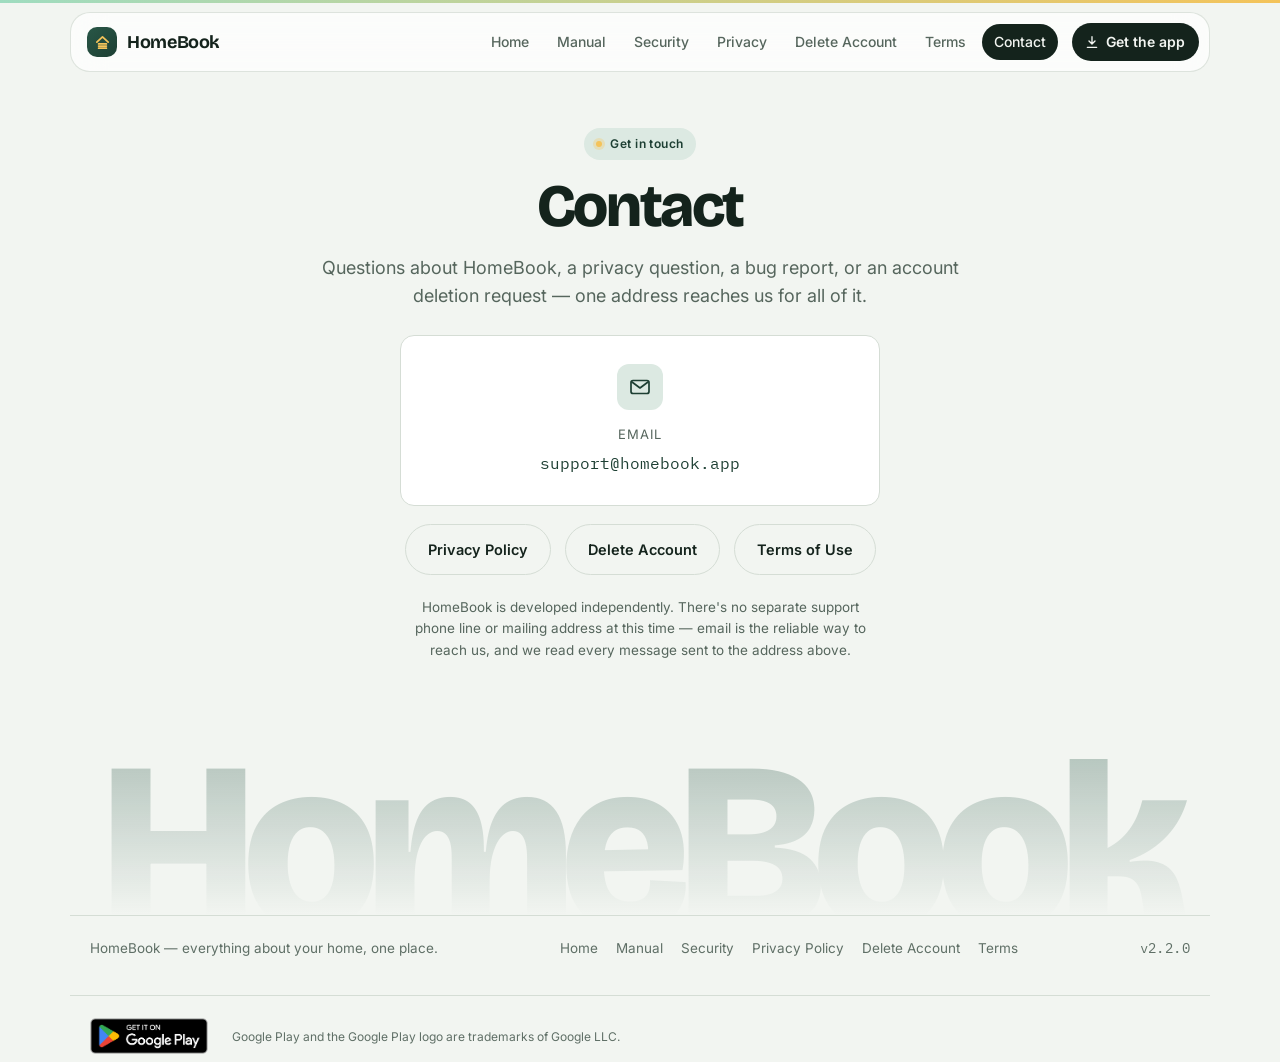
==== commit 1e372404: "Add Google Play download buttons and a download section Every page gets a "Get the app" button in th" ====
--- a/contact/index.html
+++ b/contact/index.html
@@ -37,6 +37,7 @@
       <a href="../terms/">Terms</a>
       <a href="../contact/" aria-current="page">Contact</a>
     </nav>
+    <a class="nav-cta" href="https://play.google.com/store/apps/details?id=com.homebook.app.homebook" target="_blank" rel="noopener"><svg viewBox="0 0 24 24" aria-hidden="true"><path d="M12 4v11m0 0l-4.5-4.5M12 15l4.5-4.5M5 20h14" fill="none" stroke="currentColor" stroke-width="2" stroke-linecap="round" stroke-linejoin="round"/></svg>Get the app</a>
   </div>
 </header>
 
@@ -76,6 +77,10 @@
     </div>
     <span class="mono">v2.2.0</span>
   </div>
+  <div class="shell footer-play">
+    <a class="play-badge" href="https://play.google.com/store/apps/details?id=com.homebook.app.homebook" target="_blank" rel="noopener"><img src="../assets/google-play-badge.png" alt="Get it on Google Play" width="646" height="250"></a>
+    <small>Google Play and the Google Play logo are trademarks of Google LLC.</small>
+  </div>
 </footer>
 
 <script src="../modern.js"></script>
--- a/modern.css
+++ b/modern.css
@@ -326,3 +326,100 @@
   .btn:hover, .news-list li:hover, .mod-card:hover, .mod-card:hover .icon { transform: none; }
   ::view-transition-old(root), ::view-transition-new(root) { animation: none; }
 }
+
+/* ---------- Google Play download ---------- */
+.topbar nav { margin-left: auto; }
+.nav-cta {
+  display: inline-flex; align-items: center; gap: 6px; flex: none;
+  padding: 8px 14px 8px 12px; border-radius: 999px; font-weight: 600; font-size: 14px;
+  background: var(--ink); color: var(--paper); text-decoration: none;
+  transition: transform 0.25s var(--ease-out), box-shadow 0.25s;
+}
+.nav-cta svg { width: 16px; height: 16px; }
+.nav-cta:hover { transform: translateY(-1px); box-shadow: 0 8px 20px -10px var(--ink); }
+@media (max-width: 760px) {
+  .brand-lockup { order: 1; }
+  .nav-cta { order: 2; margin-left: auto; padding: 7px 12px 7px 10px; font-size: 13px; }
+  .topbar nav { order: 3; margin-left: 0; }
+}
+
+/* The official badge already carries its own clear space, so it sits a
+   little larger than the buttons beside it. */
+.play-badge { display: inline-block; line-height: 0; border-radius: 12px; transition: transform 0.25s var(--ease-out), filter 0.25s; }
+.play-badge img { height: 60px; width: auto; }
+.play-badge:hover { transform: translateY(-2px); filter: drop-shadow(0 10px 18px rgba(0, 0, 0, 0.35)); }
+.play-badge:focus-visible { outline: 2px solid var(--marigold); outline-offset: 2px; }
+.hero .play-badge.hero-badge { margin: -6px 0 -6px -10px; }
+.hero .play-badge.hero-badge img { height: 72px; }
+.play-badge.big img { height: 84px; }
+
+/* Download panel at the end of the home page. */
+#get-app { padding-block: 40px 24px; }
+.get-app {
+  --ink: #f2f6f3; --ink-soft: #b8cbc0;
+  position: relative; overflow: hidden; display: grid; grid-template-columns: 1fr 1.15fr; align-items: center; gap: 40px;
+  padding: 56px clamp(24px, 5vw, 64px); border-radius: 32px; color: var(--ink); border: 1px solid rgba(255, 255, 255, 0.06);
+  background: radial-gradient(70% 90% at 15% 50%, #1f4233 0%, transparent 60%), radial-gradient(50% 60% at 95% 0%, rgba(244, 195, 90, 0.16), transparent 70%), linear-gradient(160deg, var(--night-2), var(--night));
+}
+.get-app .eyebrow { background: rgba(255, 255, 255, 0.07); color: #d7e7de; border: 1px solid rgba(255, 255, 255, 0.08); }
+.get-app h2 { font-size: clamp(32px, 4.8vw, 52px); font-weight: 800; line-height: 1; letter-spacing: -0.035em; margin: 14px 0 16px; color: #fff; }
+.get-app .ga-text > p:not(.eyebrow) { color: var(--ink-soft); font-size: 17.5px; max-width: 44ch; }
+.ga-actions { margin: 22px 0 8px -12px; }
+.ga-facts { list-style: none; padding: 0; margin: 6px 0 0; display: flex; flex-wrap: wrap; gap: 8px; }
+.ga-facts li { padding: 6px 12px; border-radius: 999px; font-size: 13.5px; color: #d7e7de; background: rgba(255, 255, 255, 0.06); border: 1px solid rgba(255, 255, 255, 0.09); }
+.ga-visual { position: relative; width: min(100%, 340px); aspect-ratio: 1; margin-inline: auto; display: grid; place-items: center; }
+.ga-ring { position: absolute; inset: 6%; border-radius: 50%; border: 1px dashed rgba(255, 255, 255, 0.16); }
+.ga-ring::after { content: ""; position: absolute; inset: 22%; border-radius: 50%; border: 1px solid rgba(255, 255, 255, 0.07); }
+.ga-icon { position: relative; width: 42%; height: auto; border-radius: 24%; box-shadow: 0 24px 60px -18px rgba(0, 0, 0, 0.7), 0 0 0 1px rgba(255, 255, 255, 0.08); animation: ga-float 6s var(--ease-io) infinite alternate; }
+.ga-orbit { position: absolute; inset: 6%; }
+.ga-orbit span {
+  position: absolute; top: 50%; left: 50%; width: 46px; height: 46px; margin: -23px; border-radius: 14px; display: grid; place-items: center;
+  background: rgba(255, 255, 255, 0.07); border: 1px solid rgba(255, 255, 255, 0.1); color: var(--mint);
+  backdrop-filter: blur(6px); -webkit-backdrop-filter: blur(6px);
+  transform: rotate(var(--a)) translateX(var(--r, 150px)) rotate(calc(-1 * var(--a)));
+  animation: ga-orbit 48s linear infinite;
+}
+.ga-orbit span svg { width: 22px; height: 22px; }
+.ga-orbit .o1 { --a: 0deg; } .ga-orbit .o2 { --a: 60deg; color: var(--marigold); } .ga-orbit .o3 { --a: 120deg; }
+.ga-orbit .o4 { --a: 180deg; color: var(--marigold); } .ga-orbit .o5 { --a: 240deg; } .ga-orbit .o6 { --a: 300deg; color: var(--marigold); }
+@keyframes ga-orbit { to { transform: rotate(calc(var(--a) + 360deg)) translateX(var(--r, 150px)) rotate(calc(-1 * var(--a) - 360deg)); } }
+@keyframes ga-float { from { transform: translateY(-6px); } to { transform: translateY(6px); } }
+@media (max-width: 820px) {
+  .get-app { grid-template-columns: 1fr; gap: 12px; padding: 36px 22px 32px; border-radius: 26px; text-align: left; }
+  .ga-visual { width: min(100%, 260px); }
+  .ga-orbit span { --r: 112px; width: 40px; height: 40px; margin: -20px; }
+  .play-badge.big img { height: 72px; }
+}
+
+/* Footer badge and Google's trademark line. */
+.footer-play { display: flex; align-items: center; flex-wrap: wrap; gap: 6px 16px; padding-top: 14px; margin-top: 14px; border-top: 1px solid var(--line); }
+.footer-play .play-badge { margin-left: -8px; }
+.footer-play .play-badge img { height: 52px; }
+.footer-play small { color: var(--mono-ink, #6b7d74); font-size: 12px; }
+
+/* Phones: a small install bar once the hero has scrolled away, gone again
+   when the download panel is on screen. Only on the home page. */
+.play-sticky { display: none; }
+@media (max-width: 760px) {
+  .play-sticky {
+    display: flex; align-items: center; gap: 10px; position: fixed; z-index: 40; left: 12px; right: 12px; bottom: calc(12px + env(safe-area-inset-bottom));
+    padding: 8px 8px 8px 10px; border-radius: 18px; text-decoration: none; color: #f2f6f3;
+    background: color-mix(in srgb, var(--night) 88%, transparent); border: 1px solid rgba(255, 255, 255, 0.1);
+    backdrop-filter: blur(14px) saturate(1.3); -webkit-backdrop-filter: blur(14px) saturate(1.3);
+    box-shadow: 0 16px 40px -14px rgba(0, 0, 0, 0.55);
+    transform: translateY(calc(100% + 24px)); opacity: 0; pointer-events: none;
+    transition: transform 0.4s var(--ease-out), opacity 0.3s;
+  }
+  .play-sticky.show { transform: none; opacity: 1; pointer-events: auto; }
+  .play-sticky img { width: 38px; height: 38px; border-radius: 10px; }
+  .ps-text { display: flex; flex-direction: column; line-height: 1.2; flex: 1; }
+  .ps-text strong { font-family: var(--display); font-size: 15px; }
+  .ps-text small { font-size: 12px; color: #b8cbc0; }
+  .ps-go { padding: 9px 16px; border-radius: 12px; background: var(--marigold); color: #14231c; font-weight: 700; font-size: 14px; }
+}
+
+@media (prefers-reduced-motion: reduce) {
+  .ga-orbit span, .ga-icon { animation: none; }
+  .nav-cta, .play-badge, .play-sticky { transition: none; }
+  .nav-cta:hover, .play-badge:hover { transform: none; }
+}
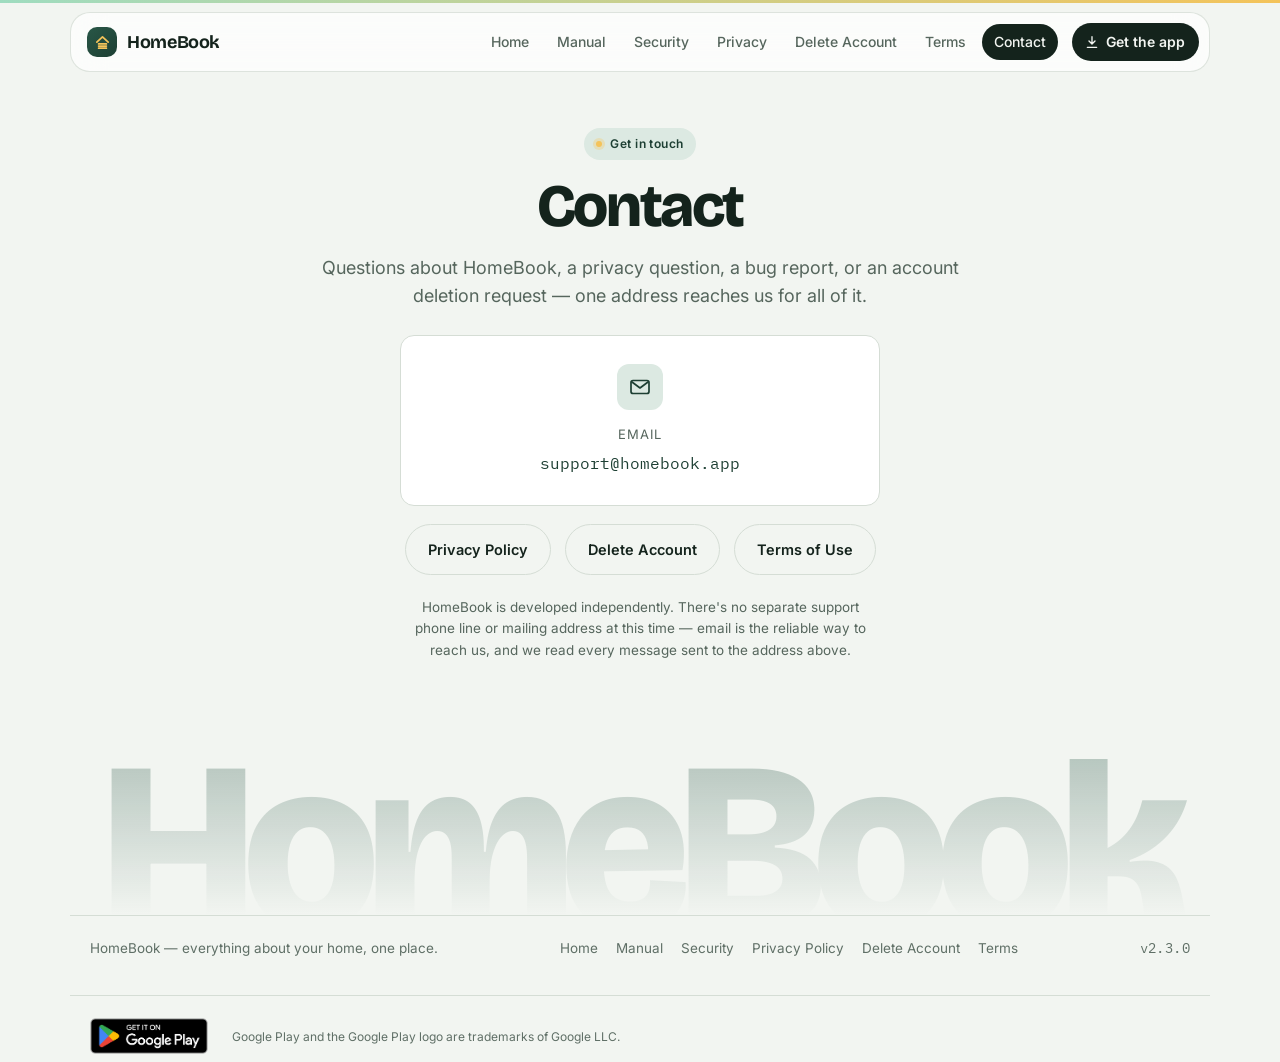
==== commit eec2e480: "HomeBook 2.3: tidier Home, everything due on Reminders, clearer Money - v2.3.0 labels on all 7 pages" ====
--- a/contact/index.html
+++ b/contact/index.html
@@ -75,7 +75,7 @@
       <a href="../delete-account/">Delete Account</a>
       <a href="../terms/">Terms</a>
     </div>
-    <span class="mono">v2.2.0</span>
+    <span class="mono">v2.3.0</span>
   </div>
   <div class="shell footer-play">
     <a class="play-badge" href="https://play.google.com/store/apps/details?id=com.homebook.app.homebook" target="_blank" rel="noopener"><img src="../assets/google-play-badge.png" alt="Get it on Google Play" width="646" height="250"></a>
